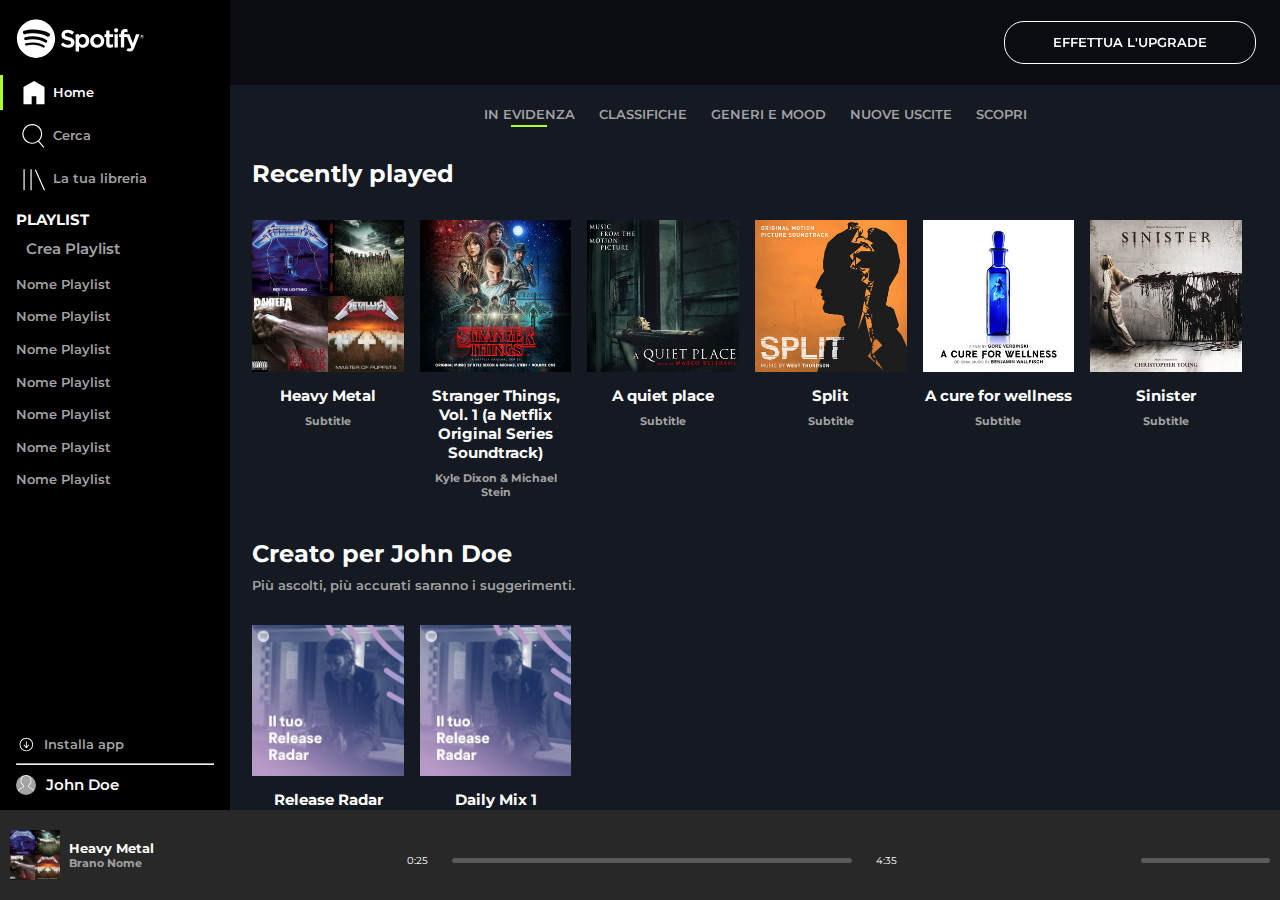
==== index.html @ 4e379593 "Rmove the overflow-hidden from the main-menu-general-info div to fix the vert-rect that after edits " ====
<!DOCTYPE html>
<html lang="en">
<head>
    <meta charset="UTF-8">
    <meta http-equiv="X-UA-Compatible" content="IE=edge">
    <meta name="viewport" content="width=device-width, initial-scale=1.0">
    <!-- Include font-family -->
    <link rel="preconnect" href="https://fonts.googleapis.com">
    <link rel="preconnect" href="https://fonts.gstatic.com" crossorigin>
    <link href="https://fonts.googleapis.com/css2?family=Montserrat:wght@400;500;600;700&display=swap" rel="stylesheet">
    <!-- Include fontawesome -->
    <link rel="stylesheet" href="https://cdnjs.cloudflare.com/ajax/libs/font-awesome/6.2.1/css/all.min.css" integrity="sha512-MV7K8+y+gLIBoVD59lQIYicR65iaqukzvf/nwasF0nqhPay5w/9lJmVM2hMDcnK1OnMGCdVK+iQrJ7lzPJQd1w==" crossorigin="anonymous" referrerpolicy="no-referrer" />
    <!-- End inclusion -->
    <link rel="shortcut icon" href="./assets/img/others/favicon.ico" type="image/x-icon">
    <link rel="stylesheet" href="./css/styles.css">
    <link rel="stylesheet" href="./css/slider.css">
    <title>Spotify Web</title>
</head>
<body>
    <div id="wrapper" class="overflow-hidden">
        <main class="d-flex overflow-hidden">
            <nav id="main-menu" class="bg-dark-color txt-light-grey">
                <div id="main-menu-general-info" class="d-flex d-f-column">
                    <div class="logo">
                        <img src="./assets/img/menu-icons/logo.svg" alt="Logo">
                        <img src="./assets/img/menu-icons/logo-small.svg" alt="Logo">
                    </div>
                    <div id="menu-options" class="d-flex d-f-column d-f-align-center pd-t-b-0_6rem">
                        <a href="#" class="d-flex d-f-align-center pd-t-b-0_25rem" selected>
                            <span class="vert-light-rect"></span>
                            <img src="./assets/img/menu-icons/home.svg" alt="Home icon">
                            <p class="txt-light-grey fs-0-8 fw-semibold pd-l-0_3rem">Home</p>
                        </a>
                        <a href="#" class="d-flex d-f-align-center pd-t-b-0_25rem">
                            <span class="vert-light-rect"></span>
                            <img src="./assets/img/menu-icons/search.svg" alt="Search icon">
                            <p class="txt-light-grey fs-0-8 fw-semibold pd-l-0_3rem">Cerca</p>
                        </a>
                        <a href="#" class="d-flex d-f-align-center pd-t-b-0_25rem">
                            <span class="vert-light-rect"></span>
                            <img src="./assets/img/menu-icons/libreria.svg" alt="Library icon">
                            <p class="txt-light-grey fs-0-8 fw-semibold pd-l-0_3rem">La tua libreria</p>
                        </a>
                    </div>
                    <div id="playlists" class="overflow-hidden">
                        <h3 class="txt-white fw-bold fs-0-9 text-uppercase">Playlist</h3>
                        <a href="#" class="d-flex d-f-align-center pd-t-b-0_6rem" selected>
                            <i class="fa-solid fa-square-plus fs-2-8 txt-light-grey"></i>
                            <p class="txt-light-grey fs-0-9 fw-semibold pd-l-0_6rem text-capitalize">Crea playlist</p>
                        </a>
                        <div id="list-playlists" class="d-flex d-f-column d-f-align-center gap-0-5rem overflow-y-auto">
                            <a href="#" class="text-capitalize txt-light-grey fs-0-8 fw-semibold pd-t-0_6rem">nome playlist</a>
                            <a href="#" class="text-capitalize txt-light-grey fs-0-8 fw-semibold pd-t-0_6rem">nome playlist</a>
                            <a href="#" class="text-capitalize txt-light-grey fs-0-8 fw-semibold pd-t-0_6rem">nome playlist</a>
                            <a href="#" class="text-capitalize txt-light-grey fs-0-8 fw-semibold pd-t-0_6rem">nome playlist</a>
                            <a href="#" class="text-capitalize txt-light-grey fs-0-8 fw-semibold pd-t-0_6rem">nome playlist</a>
                            <a href="#" class="text-capitalize txt-light-grey fs-0-8 fw-semibold pd-t-0_6rem">nome playlist</a>
                            <a href="#" class="text-capitalize txt-light-grey fs-0-8 fw-semibold pd-t-0_6rem">nome playlist</a>
                        </div>
                    </div>
                </div>
                <div id="profile-download" class="d-flex d-f-column">
                    <a href="#" class="d-flex d-f-align-center pd-t-b-0_6rem">
                        <img src="./assets/img/menu-icons/download.svg" alt="Download icon">
                        <p class="txt-light-grey fs-0-8 fw-semibold pd-l-0_6rem">Installa app</p>
                    </a>
                    <hr class="txt-light-grey">
                    <a href="#" class="d-flex d-f-align-center pd-t-b-0_6rem">
                        <img src="./assets/img/menu-icons/profile.svg" alt="Download icon" class="bg-light-grey bdr-15-px">
                        <p class="txt-white fs-0-9 fw-semibold pd-l-0_6rem text-capitalize">John doe</p>
                    </a>
                </div>
            </nav>
            <div id="main-content" class="bg-dark-blue txt-light-grey overflow-y-auto">
                <div id="call-to-action" class="bg-dark-color-op d-flex d-f-just-end d-f-align-center overflow-hidden">
                    <a href="#" class="btn text-uppercase txt-white fw-semibold bdr-20-px fs-0-8">Effettua l'upgrade</a>
                </div>
                <div id="sections-container">
                    <nav id="menu" class="d-flex d-f-just-center d-f-wrap gap-row-2rem">
                        <a href="#" class="d-flex d-f-column d-f-align-center" selected>
                            <span class="text-uppercase txt-light-grey fs-0-8 fw-semibold">In evidenza</span>
                            <span class="light-rect"></span>
                        </a>
                        <a href="#" class="d-flex d-f-column d-f-align-center">
                            <span class="text-uppercase txt-light-grey fs-0-8 fw-semibold">Classifiche</span>
                            <span class="light-rect"></span>
                        </a>
                        <a href="#" class="d-flex d-f-column d-f-align-center">
                            <span class="text-uppercase txt-light-grey fs-0-8 fw-semibold">Generi e mood</span>
                            <span class="light-rect"></span>
                        </a>
                        <a href="#" class="d-flex d-f-column d-f-align-center">
                            <span class="text-uppercase txt-light-grey fs-0-8 fw-semibold">Nuove uscite</span>
                            <span class="light-rect"></span>
                        </a>
                        <a href="#" class="d-flex d-f-column d-f-align-center">
                            <span class="text-uppercase txt-light-grey fs-0-8 fw-semibold">Scopri</span>
                            <span class="light-rect"></span>
                        </a>
                    </nav>
                    <section id="recently-played">
                        <h2 class="txt-white">Recently played</h2>
                        <div class="elems-container d-flex d-f-wrap gap-1rem">
                            <article class="elem d-flex d-f-column d-f-align-center text-center">
                                <div class="box-image">
                                    <img src="./assets/img/albums/metal_lifting.jpg" alt="Heavy Metal">
                                    <i class="fa-regular fa-circle-play txt-white fs-3-5 opacity-0-p"></i>
                                </div>
                                <h3 class="txt-white pd-t-0_6rem fs-0-9">Heavy Metal</h3>
                                <p class="pd-t-0_6rem fs-0-7 fw-bold text-capitalize">Subtitle</p>
                            </article>
                            <article class="elem d-flex d-f-column d-f-align-center text-center">
                                <div class="box-image">
                                    <img src="./assets/img/albums/stranger.jpeg" alt="Stranger Things">
                                    <i class="fa-regular fa-circle-play txt-white fs-3-5 opacity-0-p"></i>
                                </div>
                                <h3 class="txt-white pd-t-0_6rem fs-0-9"><span class="text-capitalize">Stranger things</span>, Vol. 1 (a <span class="text-capitalize">Netflix Original Series Soundtrack</span>)</h3>
                                <p class="pd-t-0_6rem fs-0-7 fw-bold text-capitalize">Kyle Dixon & Michael Stein</p>
                            </article>
                            <article class="elem d-flex d-f-column d-f-align-center text-center">
                                <div class="box-image">
                                    <img src="./assets/img/albums/aquietplace.jpeg" alt="A quiet place">
                                    <i class="fa-regular fa-circle-play txt-white fs-3-5 opacity-0-p"></i>
                                </div>
                                <h3 class="txt-white pd-t-0_6rem fs-0-9">A quiet place</h3>
                                <p class="pd-t-0_6rem fs-0-7 fw-bold text-capitalize">Subtitle</p>
                            </article>
                            <article class="elem d-flex d-f-column d-f-align-center text-center">
                                <div class="box-image">
                                    <img src="./assets/img/albums/split.jpeg" alt="Split">
                                    <i class="fa-regular fa-circle-play txt-white fs-3-5 opacity-0-p"></i>
                                </div>
                                <h3 class="txt-white pd-t-0_6rem fs-0-9">Split</h3>
                                <p class="pd-t-0_6rem fs-0-7 fw-bold text-capitalize">Subtitle</p>
                            </article>
                            <article class="elem d-flex d-f-column d-f-align-center text-center">
                                <div class="box-image">
                                    <img src="./assets/img/albums/cure.jpeg" alt="A cure of wellness">
                                    <i class="fa-regular fa-circle-play txt-white fs-3-5 opacity-0-p"></i>
                                </div>
                                <h3 class="txt-white pd-t-0_6rem fs-0-9">A cure for wellness</h3>
                                <p class="pd-t-0_6rem fs-0-7 fw-bold text-capitalize">Subtitle</p>
                            </article>
                            <article class="elem d-flex d-f-column d-f-align-center text-center">
                                <div class="box-image">
                                    <img src="./assets/img/albums/sinister.jpeg" alt="Sinister">
                                    <i class="fa-regular fa-circle-play txt-white fs-3-5 opacity-0-p"></i>
                                </div>
                                <h3 class="txt-white pd-t-0_6rem fs-0-9">Sinister</h3>
                                <p class="pd-t-0_6rem fs-0-7 fw-bold text-capitalize">Subtitle</p>
                            </article>
                        </div>
                    </section>
                    <section id="created-for-me">
                        <h2 class="txt-white">Creato per John Doe</h2>
                        <p class="pd-t-0_6rem fs-0-8 fw-semibold">Più ascolti, più accurati saranno i suggerimenti.</p>
                        <div class="elems-container d-flex d-f-wrap gap-1rem">
                            <article class="elem d-flex d-f-column d-f-align-center text-center">
                                <div class="box-image">
                                    <img src="./assets/img/created-for-you/radar.jpeg" alt="Heavy Metal">
                                    <i class="fa-regular fa-circle-play txt-white fs-3-5 opacity-0-p"></i>
                                </div>
                                <h3 class="txt-white pd-t-0_6rem fs-0-9 text-capitalize">Release radar</h3>
                            </article>
                            <article class="elem d-flex d-f-column d-f-align-center text-center">
                                <div class="box-image">
                                    <img src="./assets/img/created-for-you/radar.jpeg" alt="Heavy Metal">
                                    <i class="fa-regular fa-circle-play txt-white fs-3-5 opacity-0-p"></i>
                                </div>
                                <h3 class="txt-white pd-t-0_6rem fs-0-9 text-capitalize">Daily mix 1</h3>
                            </article>
                        </div>
                    </section>
                    <section id="popular-artists">
                        <h2 class="txt-white">Artisti più popolari</h2>
                        <p class="pd-t-0_6rem fs-0-8 fw-semibold">Più ascolti, più accurati saranno i suggerimenti.</p>
                        <div class="elems-container d-flex d-f-wrap gap-1rem">
                            <article class="elem d-flex d-f-column d-f-align-center text-center">
                                <div class="box-image">
                                    <img class="bdr-50-p" src="./assets/img/artists/youg.jpeg" alt="Youg">
                                    <i class="fa-regular fa-circle-play txt-white fs-3-5 opacity-0-p"></i>
                                </div>
                                <h3 class="txt-white pd-t-0_6rem fs-0-9 text-capitalize">Youg</h3>
                            </article>
                            <article class="elem d-flex d-f-column d-f-align-center text-center">
                                <div class="box-image">
                                    <img class="bdr-50-p" src="./assets/img/artists/einaudi.jpeg" alt="Youg">
                                    <i class="fa-regular fa-circle-play txt-white fs-3-5 opacity-0-p"></i>
                                </div>
                                <h3 class="txt-white pd-t-0_6rem fs-0-9 text-capitalize">Einaudi</h3>
                            </article>
                        </div>
                    </section>
                </div>
            </div>
        </main>
        <footer id="play-bar" class="bg-dark-grey txt-white d-flex d-f-just-space-between d-f-align-center pd-0_6rem">
            <div id="play-bar-music-info">
                <div class="d-flex d-f-just-space-between d-f-align-center">
                    <div id="music-data" class="d-flex d-f-align-center text-center">
                        <img src="./assets/img/albums/metal_lifting.jpg" alt="Heavy Metal">
                        <div class="d-flex d-f-column text-left pd-0_6rem">
                            <h3 class="txt-white fs-0-8">Heavy Metal</h3>
                            <p class="txt-light-grey fs-0-7 fw-bold text-capitalize">Brano nome</p>
                        </div>
                    </div>
                    <div id="hearth-folder" class="d-flex gap-0-8rem">
                        <i class="fa-regular fa-heart txt-light-grey fs-0-9"></i>
                        <i class="fa-regular fa-folder txt-light-grey fs-0-9"></i>
                    </div>
                </div>
            </div>
            <div id="play-bar-music-status" class="d-flex d-f-column d-f-align-center">
                <div class="d-flex d-f-align-center d-f-just-center gap-1_5rem pd-0_6rem">
                    <i class="fa-solid fa-shuffle fs-1"></i>
                    <i class="fa-solid fa-backward-step fs-1"></i>
                    <i class="fa-regular fa-circle-play fs-1-6"></i>
                    <i class="fa-solid fa-forward-step fs-1"></i>
                    <i class="fa-solid fa-arrow-rotate-right fs-1"></i>
                </div>
                <div class="d-flex d-f-align-center d-f-just-center gap-1_5rem">
                    <p class="fs-0-6">0:25</p>
                    <input class="custom-slider" type="range" min="0" max="100" value="20" step="2">
                    <p class="fs-0-6">4:35</p>
                </div>
            </div>
            <div id="play-bar-options" class="d-flex gap-1rem">
                <i class="fa-solid fa-list-ul fs-0-9"></i>
                <i class="fa-solid fa-display fs-0-9"></i>
                <i class="fa-solid fa-volume-high fs-0-9"></i>
                <input class="custom-slider" type="range" min="0" max="100" value="30" step="5">
            </div>
        </footer>
    </div>
</body>
</html>
---- css/styles.css ----
/******************************************************************************/
/**************************** Variables definition ****************************/
/******************************************************************************/
:root{
    /* Color variables*/
    --dark-color: #000000;
    --dark-color-op: #00000080;
    --dark-grey: #282828;
    --dark-blue: #141922;
    --white: #ffffff;
    --light-color: #adff2f;
    --light-grey: #a3a3a3;

    /* Border variables */

    /* Hover variables */

    /* Size variables */
    --play-bar-height: 90px;
    --main-menu-width: 230px;
    --call-to-action-height: 85px;

    /* Transition variables */

}

/***************************************************************/
/**************************** Reset ****************************/
/***************************************************************/
*{
    margin: 0;
    padding: 0;
    box-sizing: border-box;
}

/*****************************************************************/
/**************************** General ****************************/
/*****************************************************************/
html{
    scroll-behavior: smooth;
}
body{
    font-family: 'Montserrat', sans-serif;
}

/*****************************************************************/
/************************** Background ***************************/
/**************************** colors *****************************/
/*****************************************************************/
.bg-dark-color{
    background-color: var(--dark-color);
}
.bg-dark-color-op{
    background-color: var(--dark-color-op);
}
.bg-dark-grey{
    background-color: var(--dark-grey);
}
.bg-dark-blue{
     background-color: var(--dark-blue);
}
.bg-light-grey{
    background-color: var(--light-grey);
}

/*****************************************************************/
/*************************** Txt color ***************************/
/**************************** colors *****************************/
/*****************************************************************/
.txt-white{
    color: var(--white);
}
.txt-light-grey{
    color: var(--light-grey);
}

/*****************************************************************/
/***************************** Text ******************************/
/************************** properties ***************************/
/*****************************************************************/
.text-uppercase{
    text-transform: uppercase;
}
.text-capitalize{
    text-transform: capitalize;
}
.text-center{
    text-align: center;
}
.text-left{
    text-align: left;
}

/*****************************************************************/
/***************************** Font ******************************/
/***************************** weight ****************************/
/*****************************************************************/
.fw-regular{
    font-weight: 400;
}
.fw-medium{
    font-weight: 500;
}
.fw-semibold{
    font-weight: 600;
}
.fw-bold{
    font-weight: 700;
}

/*****************************************************************/
/***************************** Font ******************************/
/***************************** size ******************************/
/*****************************************************************/
.fs-3-5{
    font-size: 3.5rem;
}
.fs-2-8{
    font-size: 2.8rem;
}
.fs-1-6{
    font-size: 1.6rem;
}
.fs-1{
    font-size: 1rem;
}
.fs-0-9{
    font-size: 0.95rem;
}
.fs-0-8{
    font-size: 0.8rem;
}
.fs-0-7{
    font-size: 0.7rem;
}
.fs-0-6{
    font-size: 0.6rem;
}

/***************************************************************/
/************************** Overflow ***************************/
/***************************************************************/
.overflow-hidden{
    overflow: hidden;
}
.overflow-y-auto{
    overflow-y: auto;
}

/***************************************************************/
/************************** Opacity ****************************/
/***************************************************************/
.opacity-0-p{
    opacity: 0;
}
.opacity-50-p{
    opacity: 50%;
}
.opacity-100-p{
    opacity: 100%;
}

/***************************************************************/
/**************************** Links ****************************/
/***************************************************************/
a{
    text-decoration: none;
}
#menu a{
    padding: 0 0.75rem;
}

/*****************************************************************/
/*************************** Border ******************************/
/**************************** radius *****************************/
/*****************************************************************/
.bdr-15-px{
    border-radius: 15px;
}
.bdr-20-px{
    border-radius: 20px;
}
.bdr-50-p{
    border-radius: 50%;
}

/***************************************************************/
/************************** Padding ****************************/
/***************************************************************/
.pd-0_6rem{
    padding: 0.6rem;
}
.pd-t-b-0_6rem{
    padding: 0.6rem 0;
}
.pd-t-0_6rem{
    padding-top: 0.6rem;
}
.pd-t-b-0_25rem{
    padding: 0.25rem 0;
}
.pd-l-0_3rem{
    padding-left: 0.3rem;
}
.pd-l-0_6rem{
    padding-left: 0.6rem;
}

/*****************************************************************/
/**************************** Flexbox ****************************/
/*****************************************************************/
.d-flex{
    display: flex;
}
.d-f-column{
    flex-flow: column;
}
.d-f-just-center{
    justify-content: center;
}
.d-f-just-end{
    justify-content: flex-end;
}
.d-f-just-space-between{
    justify-content: space-between;
}
.d-f-align-center{
    align-items: center;
    align-content: center;
}
.d-f-wrap{
    flex-wrap: wrap;
}
.gap-0-5rem{
    gap: 0.5rem;
}
.gap-0-8rem{
    gap: 0.8rem;
}
.gap-1rem{
    gap: 1rem;
}
.gap-1_5rem{
    gap: 1.5rem;
}
.gap-row-2rem{
    row-gap: 2rem;
}

/*****************************************************************/
/**************************** Buttons ****************************/
/*****************************************************************/
.btn{
    padding: 0.8rem 3rem;
    margin-right: 1.5rem;
    border: 1px solid var(--white);
    transition: all 0.1s linear;
}
.btn:hover{
    padding: 0.9rem 3.1rem;
    font-size: 0.9rem;
    border-radius: 30px;
}

/*****************************************************************/
/***************************** Others ****************************/
/*****************************************************************/
.light-rect{
    width: 40%;
    margin-top: 3px;
    border: 1px solid transparent;
}
#menu a[selected] .light-rect, #menu a:hover .light-rect{
    border: 1px solid var(--light-color);
}
.vert-light-rect{
    height: 35px;
    border: 2px solid transparent;
    transform: translate(calc(-1rem - 1px), 0);
}
#menu-options a[selected] .vert-light-rect, #menu-options a:hover .vert-light-rect{
    border: 2px solid var(--light-color);
}

/*****************************************************************/
/**************************** Default ****************************/
/************************** structure ****************************/
/*****************************************************************/
#wrapper{
    width: 100%;
    height: 100vh;
    background-color: var(--bg-color);
}
#play-bar{
    width: 100%;
    height: var(--play-bar-height);
}
main{
    width: 100%;
    height: calc(100vh - var(--play-bar-height));
}
main #main-menu{
    width: var(--main-menu-width);
    height: calc(100vh - var(--play-bar-height));
    padding: 1.2rem 1rem 0 1rem;
}
main #main-content{
    width: calc(100% - var(--main-menu-width));
    height: 100%;
}
main #main-content #call-to-action{
    z-index: 1000;
    width: calc(100% - var(--main-menu-width));
    height: var(--call-to-action-height);
    position: fixed;
    top: 0;
    right: 0;
}
#sections-container{
    width: 100%;
    margin-top: var(--call-to-action-height);
    padding: 1.4rem;
}
#recently-played, #created-for-me, #popular-artists{
    width: 100%;
    margin: 2rem 0;
}
.elems-container{
    width: 100%;
}
.elems-container .elem{
    width: calc(100% / 6 - 1rem);
    cursor: pointer;
    margin: 2rem 0 0.5rem 0;
}
.elem .box-image{
    position: relative;
}
.elem .box-image i{
    position: absolute;
    top: 50%;
    left: 50%;
    transform: translate(-50%, -50%);
    transition: all 0.3s linear;
}
.elem:hover .box-image i{
    opacity: 100%;
}
.elem .box-image img{
    width: 100%;
}
.elem:hover .box-image img{
    filter: brightness(.4);
}
.logo img:nth-child(1){
    width: 65%;
}
.logo img:nth-child(2){ display: none; }
#menu-options a{
    width: 100%;
}
#menu-options a img{
    width: 28px;
}
#menu-options a[selected] p, #menu-options a:hover p{
    color: var(--white);
}
#main-menu-general-info{
    height: calc(100% - 100px);
    min-height: 350px;
}
#playlists #list-playlists{
    width: 100%;
    max-height: 80%;
}
#playlists a{
    width: 100%;
}
#playlists a:hover, #playlists a:hover p, #playlists a:hover i{
    color: var(--white);
}
#profile-download {
    width: 100%;
    height: 100px;
    margin-top: 1rem;
}
#profile-download a:first-child:hover p{
    color: var(--white);
}
#profile-download a:first-child img{
    width: 18px;
}
#profile-download a:last-child img{
    width: 20px;
    height: 20px;
}
#play-bar-music-info { 
    width: 16%; 
    max-width: 220px;
}
#play-bar-music-status { 
    width: 60%;
    max-width: 500px; 
    margin-top: -0.5rem;
}
#play-bar-options { 
    max-width: 250px; 
}
#play-bar-music-info img{
    width: 50px;
}
#play-bar-options .custom-slider{
    transform: translate(0, 100%);
}
#play-bar-music-status .custom-slider{
    width: 400px;
}
#play-bar i{
    cursor: pointer;
}

/*****************************************************************/
/***************************** Media *****************************/
/**************************** Queries ****************************/
/*****************************************************************/
@media screen and (max-height: 170px){
    #main-content, #main-menu{
        display: none;
    }
    main{
        height: 0;
    }
    #play-bar{
        height: 100vh;
    }
}
@media screen and (max-height: 700px){
    #playlists #list-playlists{
        max-height: 70%;
    }
}
@media screen and (max-height: 666px){
    #playlists #list-playlists{
        max-height: 60%;
    }
}
@media screen and (max-height: 600px){
    #playlists #list-playlists{
        max-height: 50%;
    }
}
@media screen and (max-width: 878px){
    .elems-container .elem{
        width: calc(100% / 4 - 1rem);
    }
    #play-bar-options{
        display: none;
    }
    .elems-container{
        row-gap: 0;
    }
}
@media screen and (max-width: 639px){
    .elems-container .elem{
        width: calc(100% / 2 - 1rem);
    }
    #play-bar-music-info{
        display: none;
    }
    #play-bar-music-status{
        width: 100%;
    }
    #play-bar{
        justify-content: center;
    }
}
@media screen and (max-width: 552px){
    :root{
        --main-menu-width: 50px;
    }
    main #main-menu{
        padding: 0.35rem 0.65rem 0 0.65rem;
    }
    .logo img:nth-child(1){ display: none; }
    .logo img:nth-child(2){
        display: block;
        width: 100%;
    }
    #menu-options p, #menu-options span{
        display: none;
    }
    #playlists{
        display: none;
    }
    #profile-download p{
        display: none;
    }
    #profile-download hr{
        opacity: 0;
    }
    #profile-download{
        align-items: center;
    }
}
@media screen and (max-width: 552px) and (max-height: 170px){
    #play-bar{
        height: 100vh;
        flex-flow: column;
    }
    #play-bar-music-info{
        display: block;
        width: 100%;
        margin-bottom: 1rem;
    }
    #play-bar-music-info #music-data{
        width: 100%;
        justify-content: center;
    }
    #play-bar-music-info #hearth-folder{
        display: none;
    }
}
---- css/slider.css ----
/*****************************************************************/
/***************************** Custom ****************************/
/***************************** slider ****************************/
/*****************************************************************/
input[type="range"].custom-slider {
    -webkit-appearance: none;
    height: 5px;
    background: #5a5a5a;
    border-radius: 5px;
}
input[type="range"].custom-slider:hover{
    cursor: pointer;
}
/**********************************************************/
/************************* Input **************************/
/************************* Thumb **************************/
/**********************************************************/
input[type="range"].custom-slider::-webkit-slider-thumb {
    -webkit-appearance: none;
    height: 12px;
    width: 12px;
    border-radius: 50%;
    background: white;
    cursor: ew-resize;
    box-shadow: 0 0 2px 0 #555;
    transition: background .3s ease-in-out;
    visibility: hidden;
}
input[type="range"].custom-slider::-moz-range-thumb {
    -webkit-appearance: none;
    height: 12px;
    width: 12px;
    border-radius: 50%;
    background: white;
    cursor: ew-resize;
    box-shadow: 0 0 2px 0 #555;
    transition: background .3s ease-in-out;
    visibility: hidden;
}
input[type="range"].custom-slider::-ms-thumb {
    -webkit-appearance: none;
    height: 12px;
    width: 12px;
    border-radius: 50%;
    background: white;
    cursor: ew-resize;
    box-shadow: 0 0 2px 0 #555;
    transition: background .3s ease-in-out;
    visibility: hidden;
}
input[type="range"].custom-slider:hover::-webkit-slider-thumb{
    visibility: visible;
}
input[type="range"].custom-slider:hover::-moz-range-thumb{
    visibility: visible;
}
input[type="range"].custom-slider:hover::-ms-thumb{
    visibility: visible;
}

/**********************************************************/
/************************* Input **************************/
/************************* Track **************************/
/**********************************************************/
input[type=range].custom-slider::-webkit-slider-runnable-track{
    -webkit-appearance: none;
    box-shadow: none;
    border: none;
    background: transparent;
}
input[type=range].custom-slider::-moz-range-track{
    -webkit-appearance: none;
    box-shadow: none;
    border: none;
    background: transparent;
}
input[type="range"].custom-slider::-ms-track {
    -webkit-appearance: none;
    box-shadow: none;
    border: none;
    background: transparent;
}

/**********************************************************/
/************************* Track **************************/
/************************* before *************************/
/************************* thumb **************************/
/**********************************************************/
input[type="range"].custom-slider::-moz-range-progress{
    background-color: white;
    height: 5px;
    border-radius: 5px;
}
input[type="range"].custom-slider:hover::-moz-range-progress{
    background-color: var(--light-color);
    border-radius: 5px;
}
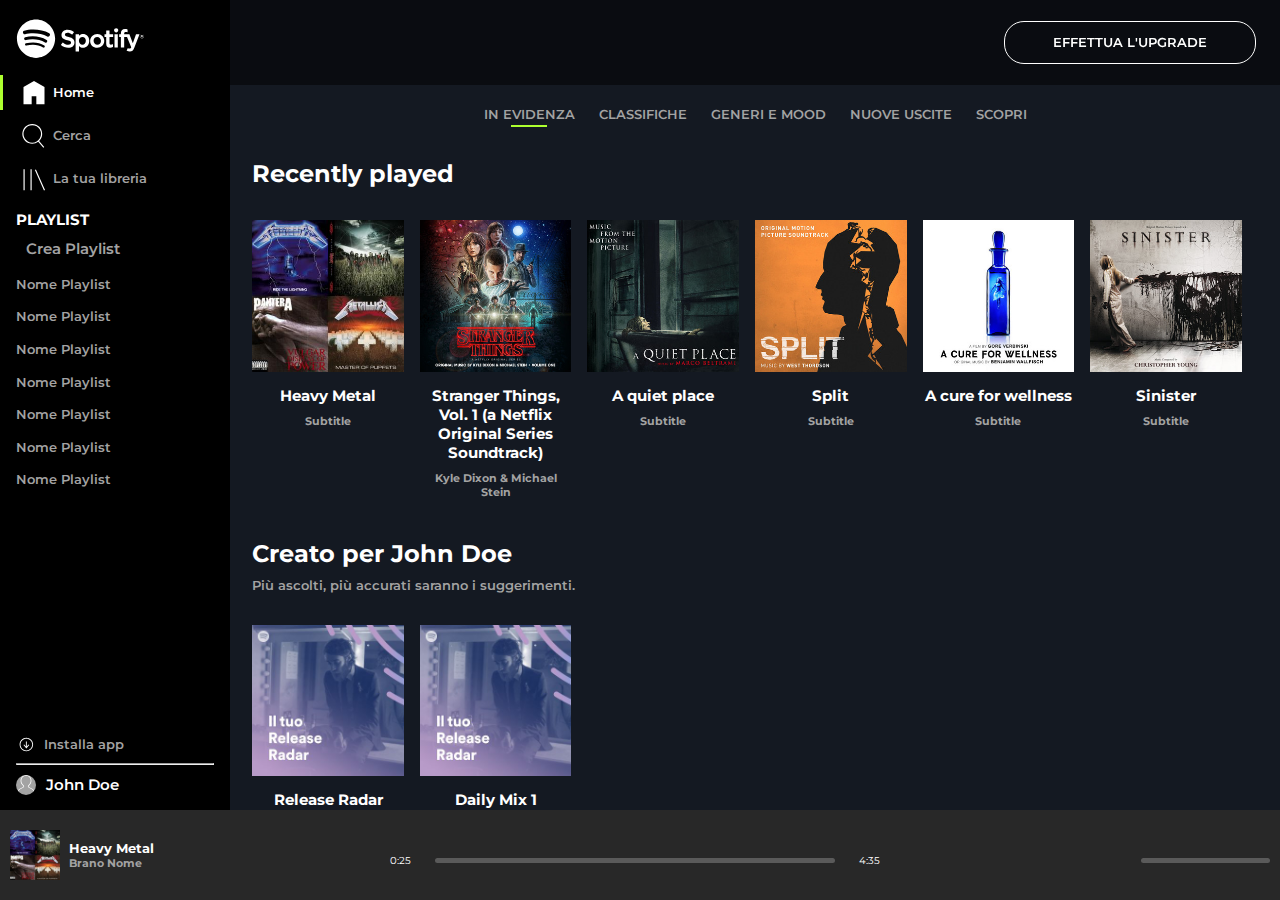
==== commit b1fa1246: "Add hover effects on i elements of the play-bar. The effects are related to the change of colors." ====
--- a/index.html
+++ b/index.html
@@ -212,11 +212,11 @@
             </div>
             <div id="play-bar-music-status" class="d-flex d-f-column d-f-align-center">
                 <div class="d-flex d-f-align-center d-f-just-center gap-1_5rem pd-0_6rem">
-                    <i class="fa-solid fa-shuffle fs-1"></i>
-                    <i class="fa-solid fa-backward-step fs-1"></i>
+                    <i class="fa-solid fa-shuffle fs-1 txt-light-grey opacity-50-p"></i>
+                    <i class="fa-solid fa-backward-step fs-1 txt-light-grey"></i>
                     <i class="fa-regular fa-circle-play fs-1-6"></i>
-                    <i class="fa-solid fa-forward-step fs-1"></i>
-                    <i class="fa-solid fa-arrow-rotate-right fs-1"></i>
+                    <i class="fa-solid fa-forward-step fs-1 txt-light-grey"></i>
+                    <i class="fa-solid fa-arrow-rotate-right fs-1 txt-light-grey opacity-50-p"></i>
                 </div>
                 <div class="d-flex d-f-align-center d-f-just-center gap-1_5rem">
                     <p class="fs-0-6">0:25</p>
@@ -225,9 +225,9 @@
                 </div>
             </div>
             <div id="play-bar-options" class="d-flex gap-1rem">
-                <i class="fa-solid fa-list-ul fs-0-9"></i>
-                <i class="fa-solid fa-display fs-0-9"></i>
-                <i class="fa-solid fa-volume-high fs-0-9"></i>
+                <i class="fa-solid fa-list-ul fs-0-9 txt-light-grey"></i>
+                <i class="fa-solid fa-display fs-0-9 txt-light-grey"></i>
+                <i class="fa-solid fa-volume-high fs-0-9 txt-light-grey"></i>
                 <input class="custom-slider" type="range" min="0" max="100" value="30" step="5">
             </div>
         </footer>
--- a/css/styles.css
+++ b/css/styles.css
@@ -395,7 +395,6 @@
     height: 20px;
 }
 #play-bar-music-info { 
-    width: 16%; 
     max-width: 220px;
 }
 #play-bar-music-status { 
@@ -418,11 +417,24 @@
 #play-bar i{
     cursor: pointer;
 }
+#play-bar i:hover{
+    color: var(--white);
+}
+#music-data h3:hover, #music-data p:hover{
+    text-decoration: underline;
+    cursor: pointer;
+}
+#music-data p:hover{ color: var(--white); }
 
 /*****************************************************************/
 /***************************** Media *****************************/
 /**************************** Queries ****************************/
 /*****************************************************************/
+@media screen and (max-height: 124px){
+    #play-bar-music-status{
+        display: none;
+    }
+}
 @media screen and (max-height: 170px){
     #main-content, #main-menu{
         display: none;
@@ -458,6 +470,15 @@
     }
     .elems-container{
         row-gap: 0;
+    }
+    #play-bar-music-status{
+        width: 80%;
+    }
+    #play-bar-music-status div:last-child{
+        width: 100%;;
+    }
+    #play-bar-music-status div:last-child input{
+        width: 80%;
     }
 }
 @media screen and (max-width: 639px){
@@ -502,6 +523,15 @@
         align-items: center;
     }
 }
+@media screen and (max-width: 321px){
+    .elems-container .elem{
+        width: 100%;
+    }
+    #call-to-action a{
+        border-radius: 40px;
+        padding: 0.6rem 1rem;
+    }
+}
 @media screen and (max-width: 552px) and (max-height: 170px){
     #play-bar{
         height: 100vh;
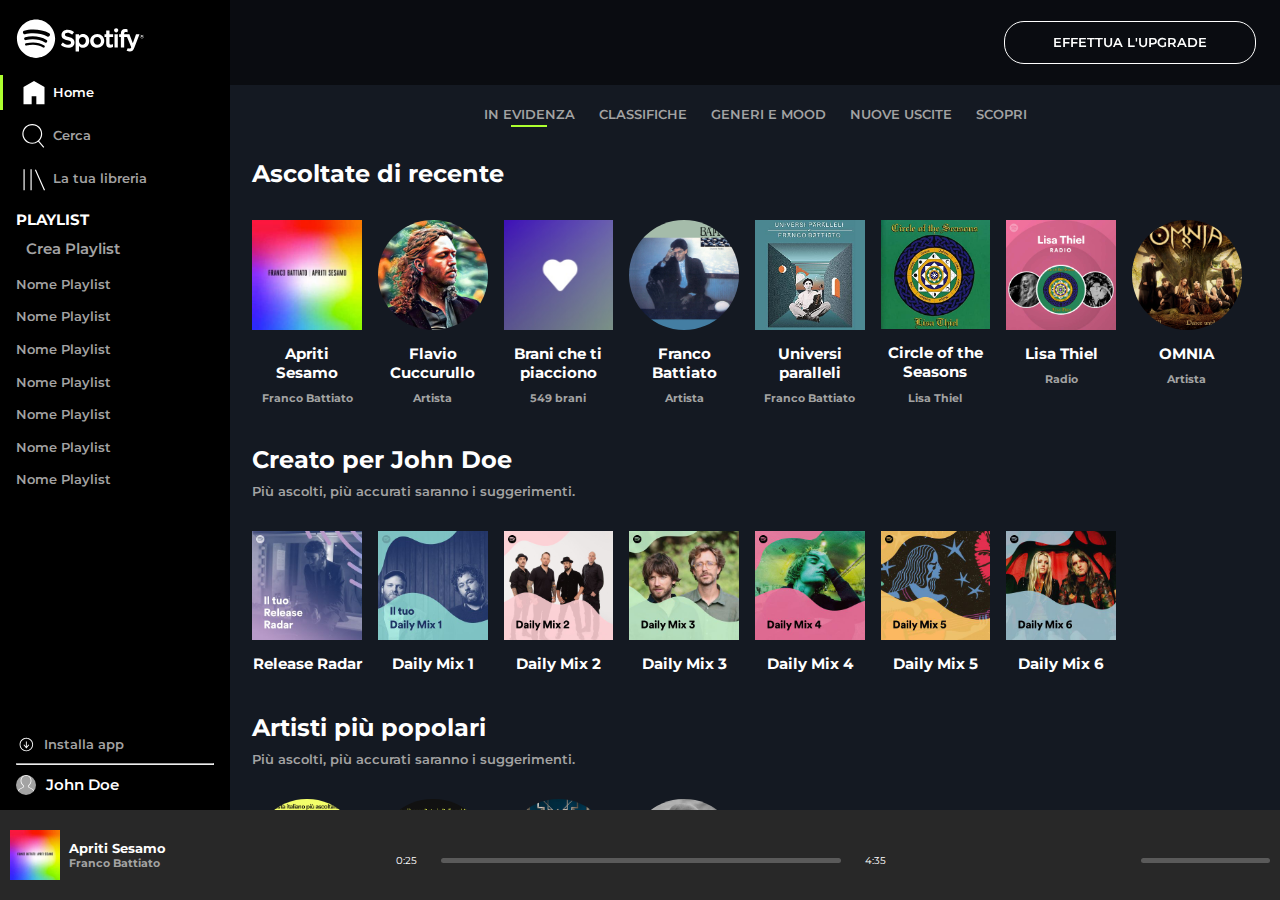
==== commit d156aa47: "Update the index page with more contents + add fodler with some bonus features designs." ====
--- a/index.html
+++ b/index.html
@@ -99,55 +99,71 @@
                         </a>
                     </nav>
                     <section id="recently-played">
-                        <h2 class="txt-white">Recently played</h2>
+                        <h2 class="txt-white">Ascoltate di recente</h2>
                         <div class="elems-container d-flex d-f-wrap gap-1rem">
                             <article class="elem d-flex d-f-column d-f-align-center text-center">
                                 <div class="box-image">
-                                    <img src="./assets/img/albums/metal_lifting.jpg" alt="Heavy Metal">
-                                    <i class="fa-regular fa-circle-play txt-white fs-3-5 opacity-0-p"></i>
-                                </div>
-                                <h3 class="txt-white pd-t-0_6rem fs-0-9">Heavy Metal</h3>
-                                <p class="pd-t-0_6rem fs-0-7 fw-bold text-capitalize">Subtitle</p>
-                            </article>
-                            <article class="elem d-flex d-f-column d-f-align-center text-center">
-                                <div class="box-image">
-                                    <img src="./assets/img/albums/stranger.jpeg" alt="Stranger Things">
-                                    <i class="fa-regular fa-circle-play txt-white fs-3-5 opacity-0-p"></i>
-                                </div>
-                                <h3 class="txt-white pd-t-0_6rem fs-0-9"><span class="text-capitalize">Stranger things</span>, Vol. 1 (a <span class="text-capitalize">Netflix Original Series Soundtrack</span>)</h3>
-                                <p class="pd-t-0_6rem fs-0-7 fw-bold text-capitalize">Kyle Dixon & Michael Stein</p>
-                            </article>
-                            <article class="elem d-flex d-f-column d-f-align-center text-center">
-                                <div class="box-image">
-                                    <img src="./assets/img/albums/aquietplace.jpeg" alt="A quiet place">
-                                    <i class="fa-regular fa-circle-play txt-white fs-3-5 opacity-0-p"></i>
-                                </div>
-                                <h3 class="txt-white pd-t-0_6rem fs-0-9">A quiet place</h3>
-                                <p class="pd-t-0_6rem fs-0-7 fw-bold text-capitalize">Subtitle</p>
-                            </article>
-                            <article class="elem d-flex d-f-column d-f-align-center text-center">
-                                <div class="box-image">
-                                    <img src="./assets/img/albums/split.jpeg" alt="Split">
-                                    <i class="fa-regular fa-circle-play txt-white fs-3-5 opacity-0-p"></i>
-                                </div>
-                                <h3 class="txt-white pd-t-0_6rem fs-0-9">Split</h3>
-                                <p class="pd-t-0_6rem fs-0-7 fw-bold text-capitalize">Subtitle</p>
-                            </article>
-                            <article class="elem d-flex d-f-column d-f-align-center text-center">
-                                <div class="box-image">
-                                    <img src="./assets/img/albums/cure.jpeg" alt="A cure of wellness">
-                                    <i class="fa-regular fa-circle-play txt-white fs-3-5 opacity-0-p"></i>
-                                </div>
-                                <h3 class="txt-white pd-t-0_6rem fs-0-9">A cure for wellness</h3>
-                                <p class="pd-t-0_6rem fs-0-7 fw-bold text-capitalize">Subtitle</p>
-                            </article>
-                            <article class="elem d-flex d-f-column d-f-align-center text-center">
-                                <div class="box-image">
-                                    <img src="./assets/img/albums/sinister.jpeg" alt="Sinister">
-                                    <i class="fa-regular fa-circle-play txt-white fs-3-5 opacity-0-p"></i>
-                                </div>
-                                <h3 class="txt-white pd-t-0_6rem fs-0-9">Sinister</h3>
-                                <p class="pd-t-0_6rem fs-0-7 fw-bold text-capitalize">Subtitle</p>
+                                    <img src="./assets/img/albums/apriti-sesamo.jpg" alt="Apriti Sesamo cover">
+                                    <i class="fa-regular fa-circle-play txt-white fs-3-5 opacity-0-p"></i>
+                                </div>
+                                <h3 class="txt-white pd-t-0_6rem fs-0-9 text-capitalize">Apriti sesamo</h3>
+                                <p class="pd-t-0_6rem fs-0-7 fw-bold text-capitalize">Franco Battiato</p>
+                            </article>
+                            <article class="elem d-flex d-f-column d-f-align-center text-center">
+                                <div class="box-image">
+                                    <img class="bdr-50-p" src="./assets/img/albums/Flavio-Cuccurullo.jpeg" alt="Flavio Cuccurullo cover">
+                                    <i class="fa-regular fa-circle-play txt-white fs-3-5 opacity-0-p"></i>
+                                </div>
+                                <h3 class="txt-white pd-t-0_6rem fs-0-9 text-capitalize">Flavio cuccurullo</h3>
+                                <p class="pd-t-0_6rem fs-0-7 fw-bold text-capitalize">Artista</p>
+                            </article>
+                            <article class="elem d-flex d-f-column d-f-align-center text-center">
+                                <div class="box-image">
+                                    <img src="./assets/img/albums/brani-piacciono.jpg" alt="Brani che ti piacciono cover">
+                                    <i class="fa-regular fa-circle-play txt-white fs-3-5 opacity-0-p"></i>
+                                </div>
+                                <h3 class="txt-white pd-t-0_6rem fs-0-9">Brani che ti piacciono</h3>
+                                <p class="pd-t-0_6rem fs-0-7 fw-bold">549 brani</p>
+                            </article>
+                            <article class="elem d-flex d-f-column d-f-align-center text-center">
+                                <div class="box-image">
+                                    <img class="bdr-50-p" src="./assets/img/albums/franco-battiato.jpg" alt="Franco Battiato cover">
+                                    <i class="fa-regular fa-circle-play txt-white fs-3-5 opacity-0-p"></i>
+                                </div>
+                                <h3 class="txt-white pd-t-0_6rem fs-0-9 text-capitalize">Franco battiato</h3>
+                                <p class="pd-t-0_6rem fs-0-7 fw-bold text-capitalize">Artista</p>
+                            </article>
+                            <article class="elem d-flex d-f-column d-f-align-center text-center">
+                                <div class="box-image">
+                                    <img src="./assets/img/albums/universi-paralleli.jpg" alt="Universi paralleli cover">
+                                    <i class="fa-regular fa-circle-play txt-white fs-3-5 opacity-0-p"></i>
+                                </div>
+                                <h3 class="txt-white pd-t-0_6rem fs-0-9">Universi paralleli</h3>
+                                <p class="pd-t-0_6rem fs-0-7 fw-bold text-capitalize">Franco battiato</p>
+                            </article>
+                            <article class="elem d-flex d-f-column d-f-align-center text-center">
+                                <div class="box-image">
+                                    <img src="./assets/img/albums/circle-seasons.jpg" alt="Circle of the seasons cover">
+                                    <i class="fa-regular fa-circle-play txt-white fs-3-5 opacity-0-p"></i>
+                                </div>
+                                <h3 class="txt-white pd-t-0_6rem fs-0-9">Circle of the Seasons</h3>
+                                <p class="pd-t-0_6rem fs-0-7 fw-bold text-capitalize">Lisa thiel</p>
+                            </article>
+                            <article class="elem d-flex d-f-column d-f-align-center text-center">
+                                <div class="box-image">
+                                    <img src="./assets/img/albums/lisa-thiel-radio" alt="Lisa Thiel radio cover">
+                                    <i class="fa-regular fa-circle-play txt-white fs-3-5 opacity-0-p"></i>
+                                </div>
+                                <h3 class="txt-white pd-t-0_6rem fs-0-9 text-capitalize">Lisa thiel</h3>
+                                <p class="pd-t-0_6rem fs-0-7 fw-bold text-capitalize">Radio</p>
+                            </article>
+                            <article class="elem d-flex d-f-column d-f-align-center text-center">
+                                <div class="box-image">
+                                    <img class="bdr-50-p" src="./assets/img/albums/omnia.jpeg" alt="OMNIA cover">
+                                    <i class="fa-regular fa-circle-play txt-white fs-3-5 opacity-0-p"></i>
+                                </div>
+                                <h3 class="txt-white pd-t-0_6rem fs-0-9 text-uppercase">Omnia</h3>
+                                <p class="pd-t-0_6rem fs-0-7 fw-bold text-capitalize">Artista</p>
                             </article>
                         </div>
                     </section>
@@ -157,17 +173,52 @@
                         <div class="elems-container d-flex d-f-wrap gap-1rem">
                             <article class="elem d-flex d-f-column d-f-align-center text-center">
                                 <div class="box-image">
-                                    <img src="./assets/img/created-for-you/radar.jpeg" alt="Heavy Metal">
+                                    <img src="./assets/img/created-for-you/radar.jpeg" alt="Radar cover">
                                     <i class="fa-regular fa-circle-play txt-white fs-3-5 opacity-0-p"></i>
                                 </div>
                                 <h3 class="txt-white pd-t-0_6rem fs-0-9 text-capitalize">Release radar</h3>
                             </article>
                             <article class="elem d-flex d-f-column d-f-align-center text-center">
                                 <div class="box-image">
-                                    <img src="./assets/img/created-for-you/radar.jpeg" alt="Heavy Metal">
+                                    <img src="./assets/img/created-for-you/mixdaily.jpeg" alt="Daily mix 1 cover">
                                     <i class="fa-regular fa-circle-play txt-white fs-3-5 opacity-0-p"></i>
                                 </div>
                                 <h3 class="txt-white pd-t-0_6rem fs-0-9 text-capitalize">Daily mix 1</h3>
+                            </article>
+                            <article class="elem d-flex d-f-column d-f-align-center text-center">
+                                <div class="box-image">
+                                    <img src="./assets/img/created-for-you/mixdaily-2.jpeg" alt="Daily mix 2 cover">
+                                    <i class="fa-regular fa-circle-play txt-white fs-3-5 opacity-0-p"></i>
+                                </div>
+                                <h3 class="txt-white pd-t-0_6rem fs-0-9 text-capitalize">Daily mix 2</h3>
+                            </article>
+                            <article class="elem d-flex d-f-column d-f-align-center text-center">
+                                <div class="box-image">
+                                    <img src="./assets/img/created-for-you/mixdaily-3.jpeg" alt="Daily mix 3 cover">
+                                    <i class="fa-regular fa-circle-play txt-white fs-3-5 opacity-0-p"></i>
+                                </div>
+                                <h3 class="txt-white pd-t-0_6rem fs-0-9 text-capitalize">Daily mix 3</h3>
+                            </article>
+                            <article class="elem d-flex d-f-column d-f-align-center text-center">
+                                <div class="box-image">
+                                    <img src="./assets/img/created-for-you/mixdaily-4.jpeg" alt="Daily mix 4 cover">
+                                    <i class="fa-regular fa-circle-play txt-white fs-3-5 opacity-0-p"></i>
+                                </div>
+                                <h3 class="txt-white pd-t-0_6rem fs-0-9 text-capitalize">Daily mix 4</h3>
+                            </article>
+                            <article class="elem d-flex d-f-column d-f-align-center text-center">
+                                <div class="box-image">
+                                    <img src="./assets/img/created-for-you/mixdaily-5.jpeg" alt="Daily mix 5 cover">
+                                    <i class="fa-regular fa-circle-play txt-white fs-3-5 opacity-0-p"></i>
+                                </div>
+                                <h3 class="txt-white pd-t-0_6rem fs-0-9 text-capitalize">Daily mix 5</h3>
+                            </article>
+                            <article class="elem d-flex d-f-column d-f-align-center text-center">
+                                <div class="box-image">
+                                    <img src="./assets/img/created-for-you/mixdaily-6.jpeg" alt="Daily mix 6 cover">
+                                    <i class="fa-regular fa-circle-play txt-white fs-3-5 opacity-0-p"></i>
+                                </div>
+                                <h3 class="txt-white pd-t-0_6rem fs-0-9 text-capitalize">Daily mix 6</h3>
                             </article>
                         </div>
                     </section>
@@ -177,14 +228,28 @@
                         <div class="elems-container d-flex d-f-wrap gap-1rem">
                             <article class="elem d-flex d-f-column d-f-align-center text-center">
                                 <div class="box-image">
-                                    <img class="bdr-50-p" src="./assets/img/artists/youg.jpeg" alt="Youg">
+                                    <img class="bdr-50-p" src="./assets/img/artists/maneskin.png" alt="Maneskin cover">
+                                    <i class="fa-regular fa-circle-play txt-white fs-3-5 opacity-0-p"></i>
+                                </div>
+                                <h3 class="txt-white pd-t-0_6rem fs-0-9 text-capitalize">Maneskin</h3>
+                            </article>
+                            <article class="elem d-flex d-f-column d-f-align-center text-center">
+                                <div class="box-image">
+                                    <img class="bdr-50-p" src="./assets/img/artists/sfera-ebbasta.png" alt="Sfera Ebbasta cover">
+                                    <i class="fa-regular fa-circle-play txt-white fs-3-5 opacity-0-p"></i>
+                                </div>
+                                <h3 class="txt-white pd-t-0_6rem fs-0-9 text-capitalize">Sfera ebbasta</h3>
+                            </article>
+                            <article class="elem d-flex d-f-column d-f-align-center text-center">
+                                <div class="box-image">
+                                    <img class="bdr-50-p" src="./assets/img/artists/youg.jpeg" alt="Youg cover">
                                     <i class="fa-regular fa-circle-play txt-white fs-3-5 opacity-0-p"></i>
                                 </div>
                                 <h3 class="txt-white pd-t-0_6rem fs-0-9 text-capitalize">Youg</h3>
                             </article>
                             <article class="elem d-flex d-f-column d-f-align-center text-center">
                                 <div class="box-image">
-                                    <img class="bdr-50-p" src="./assets/img/artists/einaudi.jpeg" alt="Youg">
+                                    <img class="bdr-50-p" src="./assets/img/artists/einaudi.jpeg" alt="Einaudi cover">
                                     <i class="fa-regular fa-circle-play txt-white fs-3-5 opacity-0-p"></i>
                                 </div>
                                 <h3 class="txt-white pd-t-0_6rem fs-0-9 text-capitalize">Einaudi</h3>
@@ -198,13 +263,13 @@
             <div id="play-bar-music-info">
                 <div class="d-flex d-f-just-space-between d-f-align-center">
                     <div id="music-data" class="d-flex d-f-align-center text-center">
-                        <img src="./assets/img/albums/metal_lifting.jpg" alt="Heavy Metal">
+                        <img src="./assets/img/albums/apriti-sesamo.jpg" alt="Apriti sesamo cover">
                         <div class="d-flex d-f-column text-left pd-0_6rem">
-                            <h3 class="txt-white fs-0-8">Heavy Metal</h3>
-                            <p class="txt-light-grey fs-0-7 fw-bold text-capitalize">Brano nome</p>
-                        </div>
-                    </div>
-                    <div id="hearth-folder" class="d-flex gap-0-8rem">
+                            <h3 class="txt-white fs-0-8 text-capitalize">Apriti sesamo</h3>
+                            <p class="txt-light-grey fs-0-7 fw-bold text-capitalize">Franco battiato</p>
+                        </div>
+                    </div>
+                    <div id="hearth-folder" class="d-flex gap-0-8rem d-f-wrap">
                         <i class="fa-regular fa-heart txt-light-grey fs-0-9"></i>
                         <i class="fa-regular fa-folder txt-light-grey fs-0-9"></i>
                     </div>
@@ -214,7 +279,7 @@
                 <div class="d-flex d-f-align-center d-f-just-center gap-1_5rem pd-0_6rem">
                     <i class="fa-solid fa-shuffle fs-1 txt-light-grey opacity-50-p"></i>
                     <i class="fa-solid fa-backward-step fs-1 txt-light-grey"></i>
-                    <i class="fa-regular fa-circle-play fs-1-6"></i>
+                    <i id="play" class="fa-regular fa-circle-play fs-1-6"></i>
                     <i class="fa-solid fa-forward-step fs-1 txt-light-grey"></i>
                     <i class="fa-solid fa-arrow-rotate-right fs-1 txt-light-grey opacity-50-p"></i>
                 </div>
--- a/css/styles.css
+++ b/css/styles.css
@@ -329,7 +329,7 @@
     width: 100%;
 }
 .elems-container .elem{
-    width: calc(100% / 6 - 1rem);
+    width: calc(100% / 8 - 1rem);
     cursor: pointer;
     margin: 2rem 0 0.5rem 0;
 }
@@ -416,6 +416,7 @@
 }
 #play-bar i{
     cursor: pointer;
+    transition: all 0.2s linear;
 }
 #play-bar i:hover{
     color: var(--white);
@@ -425,6 +426,11 @@
     cursor: pointer;
 }
 #music-data p:hover{ color: var(--white); }
+#play-bar #play:hover{
+    border-radius: 50%;
+    box-shadow: 0 0 6px white;
+    transition-duration: 0.1s;
+}
 
 /*****************************************************************/
 /***************************** Media *****************************/
@@ -459,6 +465,11 @@
 @media screen and (max-height: 600px){
     #playlists #list-playlists{
         max-height: 50%;
+    }
+}
+@media screen and (max-width: 1200px){
+    .elems-container .elem{
+        width: calc(100% / 6 - 1rem);
     }
 }
 @media screen and (max-width: 878px){
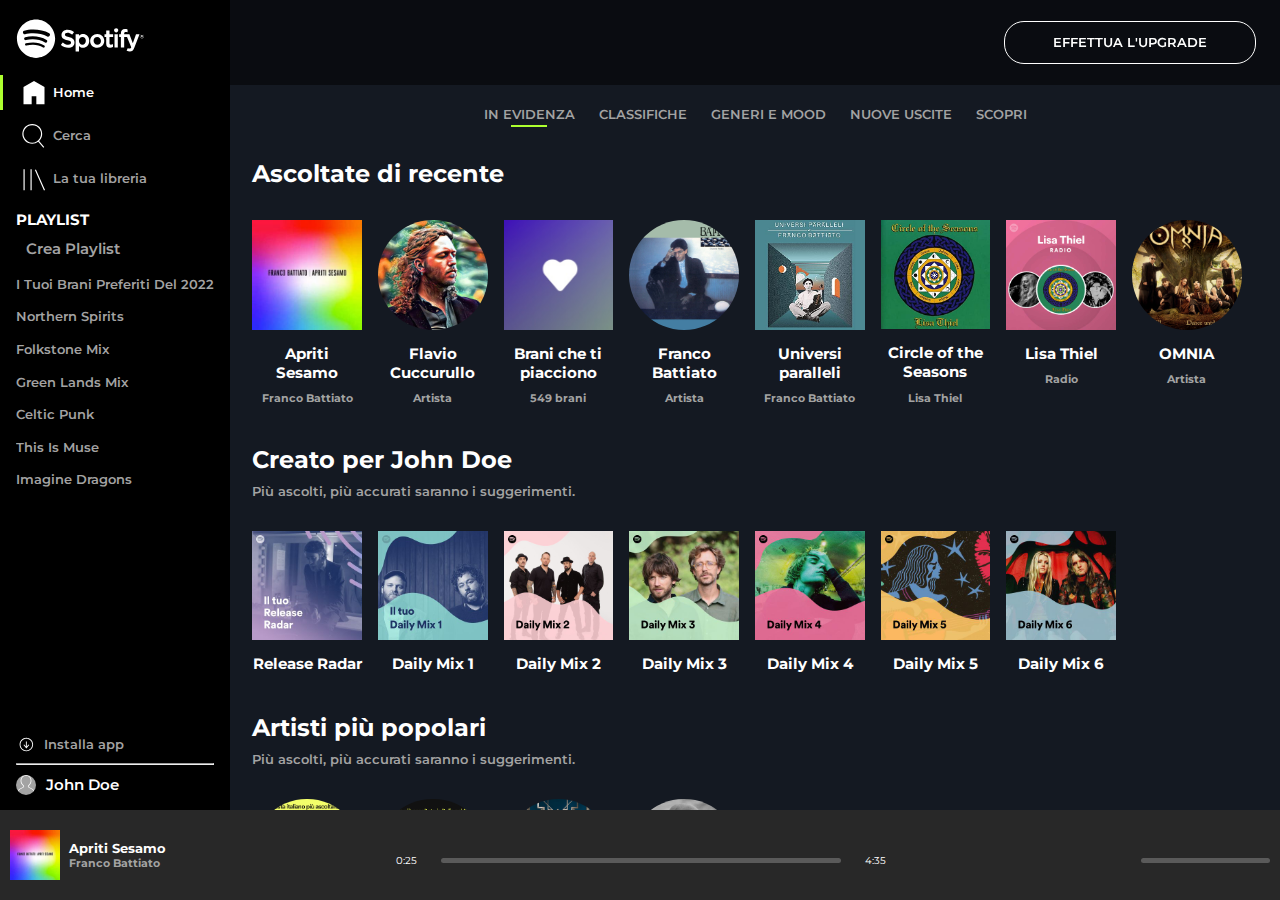
==== commit 41e7ec44: "Define texts in the list-playlists section a elements." ====
--- a/index.html
+++ b/index.html
@@ -14,6 +14,7 @@
     <link rel="shortcut icon" href="./assets/img/others/favicon.ico" type="image/x-icon">
     <link rel="stylesheet" href="./css/styles.css">
     <link rel="stylesheet" href="./css/slider.css">
+    <link rel="stylesheet" href="./css/scrollbar.css">
     <title>Spotify Web</title>
 </head>
 <body>
@@ -26,12 +27,12 @@
                         <img src="./assets/img/menu-icons/logo-small.svg" alt="Logo">
                     </div>
                     <div id="menu-options" class="d-flex d-f-column d-f-align-center pd-t-b-0_6rem">
-                        <a href="#" class="d-flex d-f-align-center pd-t-b-0_25rem" selected>
+                        <a href="./index.html" class="d-flex d-f-align-center pd-t-b-0_25rem" selected>
                             <span class="vert-light-rect"></span>
                             <img src="./assets/img/menu-icons/home.svg" alt="Home icon">
                             <p class="txt-light-grey fs-0-8 fw-semibold pd-l-0_3rem">Home</p>
                         </a>
-                        <a href="#" class="d-flex d-f-align-center pd-t-b-0_25rem">
+                        <a href="./pages/search.html" class="d-flex d-f-align-center pd-t-b-0_25rem">
                             <span class="vert-light-rect"></span>
                             <img src="./assets/img/menu-icons/search.svg" alt="Search icon">
                             <p class="txt-light-grey fs-0-8 fw-semibold pd-l-0_3rem">Cerca</p>
@@ -49,13 +50,13 @@
                             <p class="txt-light-grey fs-0-9 fw-semibold pd-l-0_6rem text-capitalize">Crea playlist</p>
                         </a>
                         <div id="list-playlists" class="d-flex d-f-column d-f-align-center gap-0-5rem overflow-y-auto">
-                            <a href="#" class="text-capitalize txt-light-grey fs-0-8 fw-semibold pd-t-0_6rem">nome playlist</a>
-                            <a href="#" class="text-capitalize txt-light-grey fs-0-8 fw-semibold pd-t-0_6rem">nome playlist</a>
-                            <a href="#" class="text-capitalize txt-light-grey fs-0-8 fw-semibold pd-t-0_6rem">nome playlist</a>
-                            <a href="#" class="text-capitalize txt-light-grey fs-0-8 fw-semibold pd-t-0_6rem">nome playlist</a>
-                            <a href="#" class="text-capitalize txt-light-grey fs-0-8 fw-semibold pd-t-0_6rem">nome playlist</a>
-                            <a href="#" class="text-capitalize txt-light-grey fs-0-8 fw-semibold pd-t-0_6rem">nome playlist</a>
-                            <a href="#" class="text-capitalize txt-light-grey fs-0-8 fw-semibold pd-t-0_6rem">nome playlist</a>
+                            <a href="#" class="text-capitalize txt-light-grey fs-0-8 fw-semibold pd-t-0_6rem">I tuoi brani preferiti del 2022</a>
+                            <a href="#" class="text-capitalize txt-light-grey fs-0-8 fw-semibold pd-t-0_6rem">Northern Spirits</a>
+                            <a href="#" class="text-capitalize txt-light-grey fs-0-8 fw-semibold pd-t-0_6rem">Folkstone Mix</a>
+                            <a href="#" class="text-capitalize txt-light-grey fs-0-8 fw-semibold pd-t-0_6rem">Green Lands Mix</a>
+                            <a href="#" class="text-capitalize txt-light-grey fs-0-8 fw-semibold pd-t-0_6rem">Celtic Punk</a>
+                            <a href="#" class="text-capitalize txt-light-grey fs-0-8 fw-semibold pd-t-0_6rem">This is Muse</a>
+                            <a href="#" class="text-capitalize txt-light-grey fs-0-8 fw-semibold pd-t-0_6rem">Imagine Dragons</a>
                         </div>
                     </div>
                 </div>
@@ -77,11 +78,11 @@
                 </div>
                 <div id="sections-container">
                     <nav id="menu" class="d-flex d-f-just-center d-f-wrap gap-row-2rem">
-                        <a href="#" class="d-flex d-f-column d-f-align-center" selected>
+                        <a href="./index.html" class="d-flex d-f-column d-f-align-center" selected>
                             <span class="text-uppercase txt-light-grey fs-0-8 fw-semibold">In evidenza</span>
                             <span class="light-rect"></span>
                         </a>
-                        <a href="#" class="d-flex d-f-column d-f-align-center">
+                        <a href="./pages/rankings.html" class="d-flex d-f-column d-f-align-center">
                             <span class="text-uppercase txt-light-grey fs-0-8 fw-semibold">Classifiche</span>
                             <span class="light-rect"></span>
                         </a>
--- a/css/styles.css
+++ b/css/styles.css
@@ -321,7 +321,7 @@
     margin-top: var(--call-to-action-height);
     padding: 1.4rem;
 }
-#recently-played, #created-for-me, #popular-artists{
+#recently-played, #created-for-me, #popular-artists, #rankings{
     width: 100%;
     margin: 2rem 0;
 }
@@ -332,6 +332,9 @@
     width: calc(100% / 8 - 1rem);
     cursor: pointer;
     margin: 2rem 0 0.5rem 0;
+}
+#rankings .elems-container .elem{
+    width: calc(100% / 6 - 1rem);
 }
 .elem .box-image{
     position: relative;
@@ -352,6 +355,36 @@
 .elem:hover .box-image img{
     filter: brightness(.4);
 }
+.elem .cover{
+    width: 100%;
+    height: 100%;
+    position: absolute;
+    top: 0;
+    left: 0;
+}
+.elem>h3, .elem>p{
+    width: 100%;
+}
+.elem .cover hr{ 
+    width: 50%; 
+    margin: 10% 0;
+    opacity: 30%;
+}
+#browse-everything .elem:hover .box-image img, .elem:hover .cover{
+    filter: brightness(.7);
+}
+#rank-1{
+    background: linear-gradient(#15465af5, #1e3264f5);
+}
+#rank-2{
+    background: linear-gradient(#247e74f5, #1e3264f5);
+}
+#rank-3{
+    background: radial-gradient(#1eb171f5, #4e364ef5);
+}
+#rank-4{
+    background: radial-gradient(#1e3264f5, #813144f5);
+}
 .logo img:nth-child(1){
     width: 65%;
 }
@@ -431,6 +464,13 @@
     box-shadow: 0 0 6px white;
     transition-duration: 0.1s;
 }
+#browse-everything .elems-container{
+    padding-top: 2rem;
+}
+#browse-everything .elems-container .elem{
+    margin: 0;
+    width: calc(100% / 8 - 0.5rem);
+}
 
 /*****************************************************************/
 /***************************** Media *****************************/
@@ -471,11 +511,23 @@
     .elems-container .elem{
         width: calc(100% / 6 - 1rem);
     }
+    #browse-everything .elems-container .elem{
+        width: calc(100% / 6 - 0.5rem);
+    }
+    #rankings .elems-container .elem{
+        width: calc(100% / 4 - 1rem);
+    }
 }
 @media screen and (max-width: 878px){
     .elems-container .elem{
         width: calc(100% / 4 - 1rem);
     }
+    #browse-everything .elems-container .elem{
+        width: calc(100% / 4 - 0.5rem);
+    }
+    #rankings .elems-container .elem{
+        width: calc(100% / 3 - 1rem);
+    }
     #play-bar-options{
         display: none;
     }
@@ -494,6 +546,12 @@
 }
 @media screen and (max-width: 639px){
     .elems-container .elem{
+        width: calc(100% / 2 - 1rem);
+    }
+    #browse-everything .elems-container .elem{
+        width: calc(100% / 2 - 0.5rem);
+    }
+    #rankings .elems-container .elem{
         width: calc(100% / 2 - 1rem);
     }
     #play-bar-music-info{
@@ -535,7 +593,7 @@
     }
 }
 @media screen and (max-width: 321px){
-    .elems-container .elem{
+    .elems-container .elem, #browse-everything .elems-container .elem, #rankings .elems-container .elem{
         width: 100%;
     }
     #call-to-action a{
--- a/css/scrollbar.css
+++ b/css/scrollbar.css
@@ -0,0 +1,25 @@
+/*****************************************************************/
+/***************************** Custom ****************************/
+/**************************** scrollbar **************************/
+/*****************************************************************/
+::-webkit-scrollbar {
+    width: 10px;
+}
+  
+/**********************************************************/
+/************************* Track **************************/
+/**********************************************************/
+::-webkit-scrollbar-track {
+    background: transparent;
+}
+
+/**********************************************************/
+/************************* Thumb **************************/
+/**********************************************************/
+::-webkit-scrollbar-thumb {
+    background: rgba(255, 255, 255, 0.329);
+    border-radius: 10px;
+}
+::-webkit-scrollbar-thumb:hover {
+    background: rgba(255, 255, 255, 0.592);
+}